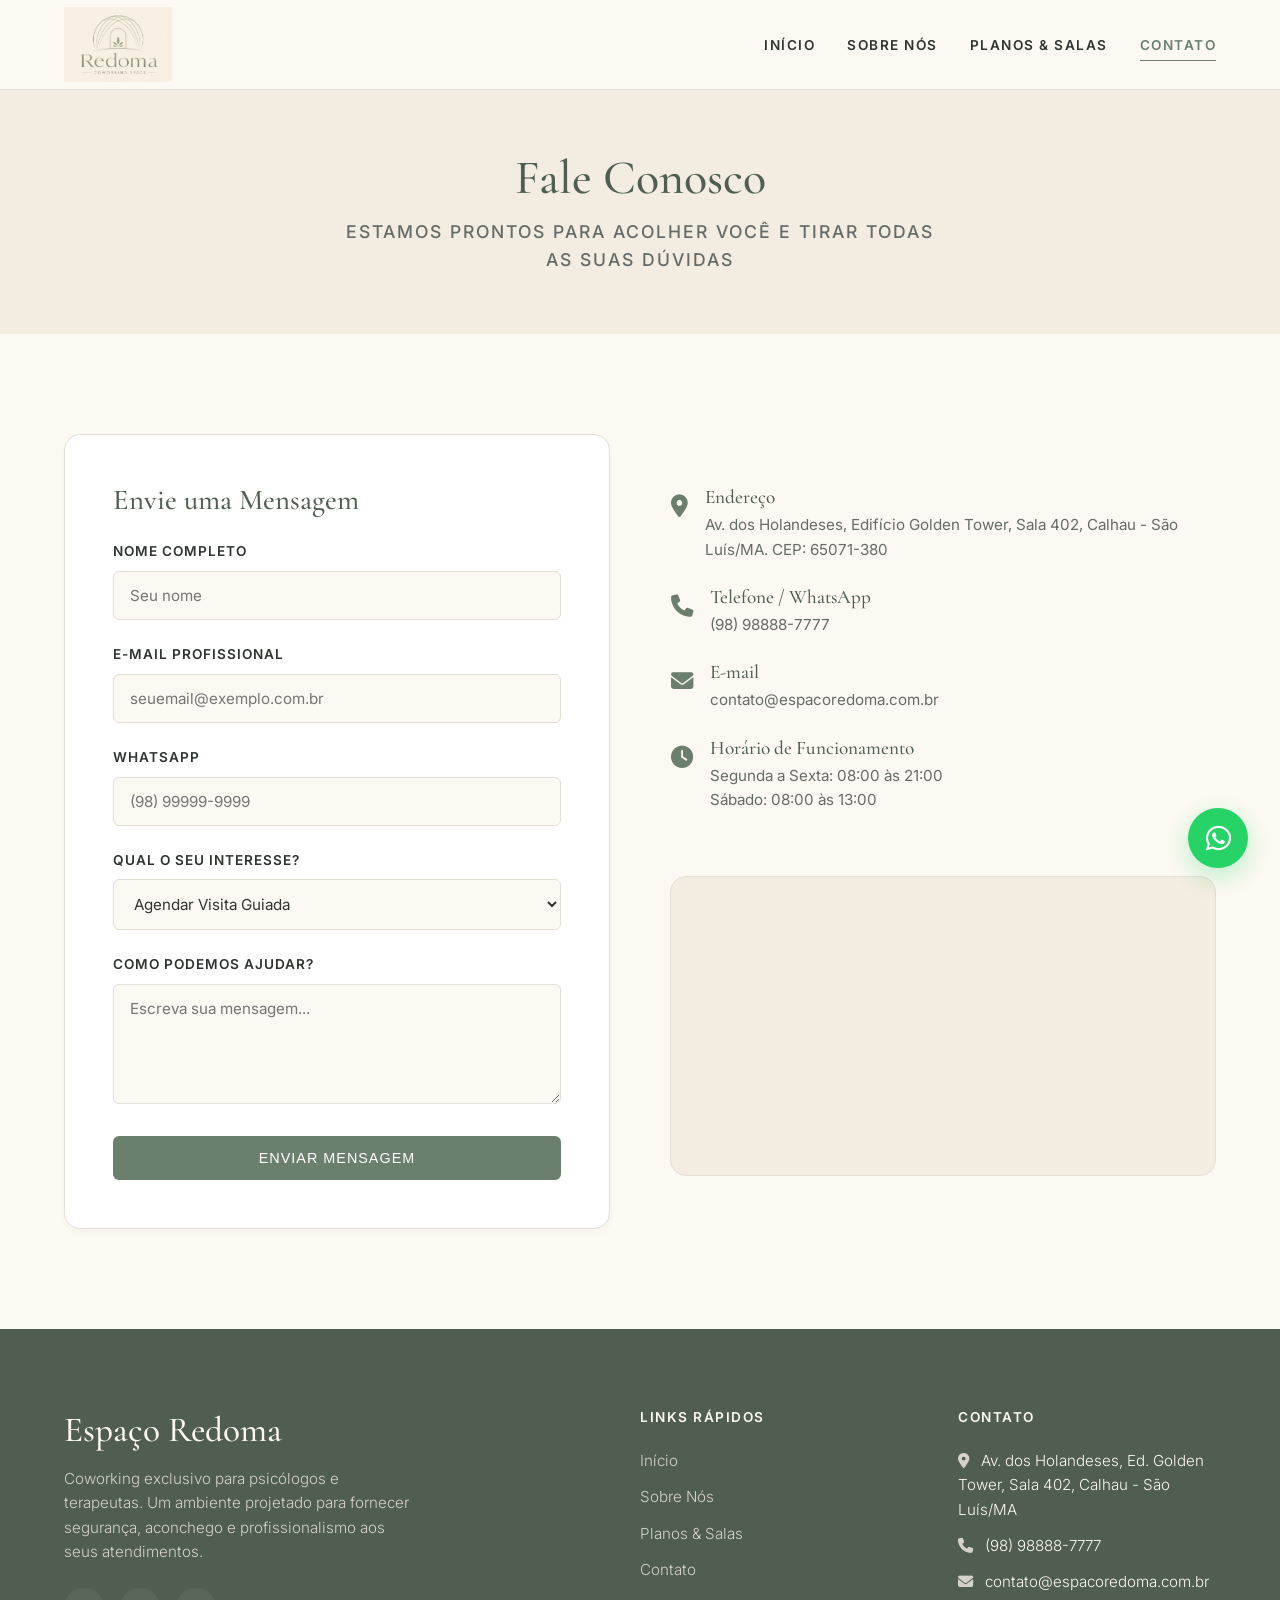
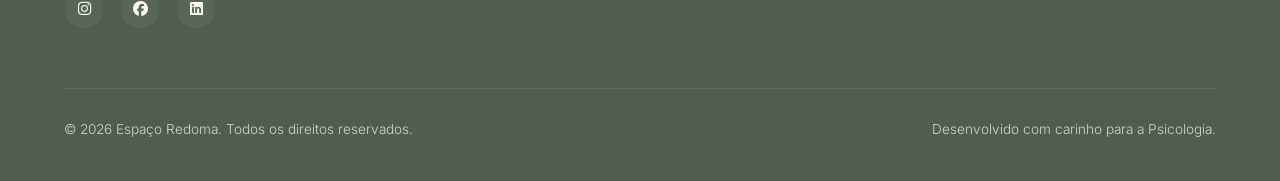
==== site/contatos.html @ 32c5c34e "commit preguiçoso" ====
<!DOCTYPE html>
<html lang="pt-BR">
<head>
    <meta charset="UTF-8">
    <meta name="viewport" content="width=device-width, initial-scale=1.0, viewport-fit=cover">
    <title>Contato | Espaço Redoma - Coworking de Psicologia</title>
    <meta name="description" content="Entre em contato com o Espaço Redoma. Agende uma visita ou faça sua reserva de sala no Ed. Golden Tower, Calhau, São Luís.">
    <meta name="robots" content="index, follow">
    <link rel="canonical" href="contatos.html">
    
    <!-- Custom Style Sheet -->
    <link rel="stylesheet" href="style.css">
    
    <!-- FontAwesome for Premium Icons -->
    <link rel="stylesheet" href="https://cdnjs.cloudflare.com/ajax/libs/font-awesome/6.4.0/css/all.min.css">
</head>
<body>

    <!-- Header / Navbar -->
    <header class="header" id="mainHeader">
        <div class="container nav-container">
            <a href="index.html" class="logo-link" id="logoLink">
                <img src="redoma_logo_cropped.jpg" alt="Logo Espaço Redoma" class="logo-img" id="logoImage">
            </a>
            
            <button class="menu-toggle" id="menuToggle" aria-label="Abrir Menu">
                <span></span>
                <span></span>
                <span></span>
            </button>
            
            <nav class="nav-menu" id="navMenu">
                <li class="nav-item"><a href="index.html" id="navHome">Início</a></li>
                <li class="nav-item"><a href="sobre.html" id="navAbout">Sobre Nós</a></li>
                <li class="nav-item"><a href="coworking.html" id="navRooms">Planos & Salas</a></li>
                <li class="nav-item active"><a href="contatos.html" id="navContact">Contato</a></li>
            </nav>
        </div>
    </header>

    <!-- Page Title / Hero Banner -->
    <section class="section section-secondary text-center" style="padding: 60px 0;" id="contactHero">
        <div class="container">
            <h1 style="font-size: 3rem; color: var(--color-primary-dark); margin-bottom: 10px;">Fale Conosco</h1>
            <p class="section-subtitle" style="margin-bottom: 0;">Estamos prontos para acolher você e tirar todas as suas dúvidas</p>
        </div>
    </section>

    <!-- Contact Content Layout -->
    <section class="section" id="contactSection">
        <div class="container">
            <div class="contact-layout">
                
                <!-- Contact Form Card -->
                <div class="contact-form-card" id="contactFormCard">
                    <h3 style="font-size: 1.8rem; color: var(--color-primary-dark); margin-bottom: 24px;">Envie uma Mensagem</h3>
                    <form action="#" method="POST" id="contactForm" onsubmit="event.preventDefault(); alert('Mensagem enviada com sucesso! Em breve entraremos em contato.');">
                        <div class="form-group">
                            <label for="formName" class="form-label">Nome Completo</label>
                            <input type="text" id="formName" class="form-control" required placeholder="Seu nome">
                        </div>
                        
                        <div class="form-group">
                            <label for="formEmail" class="form-label">E-mail Profissional</label>
                            <input type="email" id="formEmail" class="form-control" required placeholder="seuemail@exemplo.com.br">
                        </div>
                        
                        <div class="form-group">
                            <label for="formPhone" class="form-label">WhatsApp</label>
                            <input type="tel" id="formPhone" class="form-control" required placeholder="(98) 99999-9999">
                        </div>
                        
                        <div class="form-group">
                            <label for="formInterest" class="form-label">Qual o seu interesse?</label>
                            <select id="formInterest" class="form-control" style="background-image: none;">
                                <option value="visita">Agendar Visita Guiada</option>
                                <option value="avulso">Hora Avulsa (R$ 50/h)</option>
                                <option value="plano4h">Pacote 4h Avulsas (R$ 47/h)</option>
                                <option value="plano12h">Pacote 12h Avulsas (R$ 45/h)</option>
                                <option value="turno_avulso">1 Turno Avulso (R$ 45/h)</option>
                                <option value="turno_fixo">1 Turno Fixo (R$ 40/h)</option>
                                <option value="dois_turnos_fixos">2 Turnos Fixos (R$ 35/h)</option>
                                <option value="outros">Outras Dúvidas</option>
                            </select>
                        </div>
                        
                        <div class="form-group">
                            <label for="formMessage" class="form-label">Como podemos ajudar?</label>
                            <textarea id="formMessage" class="form-control" placeholder="Escreva sua mensagem..."></textarea>
                        </div>
                        
                        <button type="submit" class="btn btn-primary" style="width: 100%;" id="formSubmitBtn">Enviar Mensagem</button>
                    </form>
                </div>
                
                <!-- Contact Info Panel -->
                <div class="contact-info-panel" id="contactInfoPanel">
                    <ul class="contact-details">
                        <!-- Detail 1 -->
                        <li>
                            <div class="contact-details-icon"><i class="fa-solid fa-location-dot"></i></div>
                            <div class="contact-details-text">
                                <h4>Endereço</h4>
                                <p>Av. dos Holandeses, Edifício Golden Tower, Sala 402, Calhau - São Luís/MA. CEP: 65071-380</p>
                            </div>
                        </li>
                        <!-- Detail 2 -->
                        <li>
                            <div class="contact-details-icon"><i class="fa-solid fa-phone"></i></div>
                            <div class="contact-details-text">
                                <h4>Telefone / WhatsApp</h4>
                                <p>(98) 98888-7777</p>
                            </div>
                        </li>
                        <!-- Detail 3 -->
                        <li>
                            <div class="contact-details-icon"><i class="fa-solid fa-envelope"></i></div>
                            <div class="contact-details-text">
                                <h4>E-mail</h4>
                                <p>contato@espacoredoma.com.br</p>
                            </div>
                        </li>
                        <!-- Detail 4 -->
                        <li>
                            <div class="contact-details-icon"><i class="fa-solid fa-clock"></i></div>
                            <div class="contact-details-text">
                                <h4>Horário de Funcionamento</h4>
                                <p>Segunda a Sexta: 08:00 às 21:00<br>Sábado: 08:00 às 13:00</p>
                            </div>
                        </li>
                    </ul>
                    
                    <!-- Real Google Map Embed -->
                    <div class="map-placeholder" id="mapCard">
                        <iframe src="https://www.google.com/maps/embed?pb=!1m18!1m12!1m3!1d3986.067340050186!2d-44.290264!3d-2.479532!2m3!1f0!2f0!3f0!3m2!1i1024!2i768!4f13.1!3m3!1m2!1s0x7f692b1574a4cf9%3A0xe54ef9efb5f47000!2sEdif%C3%ADcio%20Golden%20Tower!5e0!3m2!1spt-BR!2sbr!4v1700000000000!5m2!1spt-BR!2sbr" class="map-embed" allowfullscreen="" loading="lazy"></iframe>
                    </div>
                </div>
                
            </div>
        </div>
    </section>

    <!-- Footer -->
    <footer class="footer" id="mainFooter">
        <div class="container">
            <div class="footer-grid">
                <div class="footer-brand" id="footerBrand">
                    <h3>Espaço Redoma</h3>
                    <p>Coworking exclusivo para psicólogos e terapeutas. Um ambiente projetado para fornecer segurança, aconchego e profissionalismo aos seus atendimentos.</p>
                    <div class="footer-socials" id="footerSocials">
                        <a href="https://www.instagram.com/espaco.redoma/" class="footer-social-link" target="_blank" aria-label="Instagram"><i class="fa-brands fa-instagram"></i></a>
                        <a href="https://www.facebook.com/espaco.redoma/" class="footer-social-link" target="_blank" aria-label="Facebook"><i class="fa-brands fa-facebook"></i></a>
                        <a href="#" class="footer-social-link" aria-label="LinkedIn"><i class="fa-brands fa-linkedin"></i></a>
                    </div>
                </div>
                <div class="footer-nav" id="footerNav">
                    <h4>Links Rápidos</h4>
                    <ul class="footer-links">
                        <li><a href="index.html">Início</a></li>
                        <li><a href="sobre.html">Sobre Nós</a></li>
                        <li><a href="coworking.html">Planos & Salas</a></li>
                        <li><a href="contatos.html">Contato</a></li>
                    </ul>
                </div>
                <div class="footer-contact" id="footerContact">
                    <h4>Contato</h4>
                    <ul class="footer-links" style="font-weight: 300;">
                        <li><i class="fa-solid fa-location-dot" style="margin-right: 8px; color: var(--color-secondary-light);"></i> Av. dos Holandeses, Ed. Golden Tower, Sala 402, Calhau - São Luís/MA</li>
                        <li><i class="fa-solid fa-phone" style="margin-right: 8px; color: var(--color-secondary-light);"></i> (98) 98888-7777</li>
                        <li><i class="fa-solid fa-envelope" style="margin-right: 8px; color: var(--color-secondary-light);"></i> contato@espacoredoma.com.br</li>
                    </ul>
                </div>
            </div>
            <div class="footer-bottom" id="footerBottom">
                <p>&copy; 2026 Espaço Redoma. Todos os direitos reservados.</p>
                <p>Desenvolvido com carinho para a Psicologia.</p>
            </div>
        </div>
    </footer>

    <!-- WhatsApp Floating Button -->
    <a href="https://wa.me/5598988887777?text=Olá,%20gostaria%20de%20saber%20mais%20sobre%20as%20salas%20do%20Espaço%20Redoma!" class="whatsapp-float" target="_blank" id="whatsappFloat" aria-label="Fale conosco no WhatsApp">
        <i class="fa-brands fa-whatsapp"></i>
    </a>

    <!-- JavaScript for Mobile Menu & Header Scroll & URL Parameter Handler -->
    <script>
        const menuToggle = document.getElementById('menuToggle');
        const navMenu = document.getElementById('navMenu');
        const header = document.getElementById('mainHeader');

        // Toggle mobile menu
        menuToggle.addEventListener('click', () => {
            navMenu.classList.toggle('active');
            menuToggle.classList.toggle('open');
            // Toggle hamburger icon animation
            const spans = menuToggle.getElementsByTagName('span');
            if(navMenu.classList.contains('active')) {
                spans[0].style.transform = 'rotate(45deg) translate(5px, 5px)';
                spans[1].style.opacity = '0';
                spans[2].style.transform = 'rotate(-45deg) translate(6px, -6px)';
            } else {
                spans[0].style.transform = 'none';
                spans[1].style.opacity = '1';
                spans[2].style.transform = 'none';
            }
        });

        // Header scroll behavior
        window.addEventListener('scroll', () => {
            if (window.scrollY > 50) {
                header.classList.add('scrolled');
            } else {
                header.classList.remove('scrolled');
            }
        });

        // Handle URL parameters to pre-select plans
        window.addEventListener('DOMContentLoaded', () => {
            const urlParams = new URLSearchParams(window.location.search);
            const planParam = urlParams.get('plan');
            if (planParam) {
                const selectElement = document.getElementById('formInterest');
                if (selectElement) {
                    selectElement.value = planParam;
                }
            }
        });
    </script>
</body>
</html>
---- site/style.css ----
/* ==========================================================================
   Espaço Redoma - Design System & Custom Stylesheet
   ========================================================================== */

@import url('https://fonts.googleapis.com/css2?family=Cormorant+Garamond:ital,wght@0,300;0,400;0,500;0,600;0,700;1,400&family=Inter:wght@300;400;500;600;700&display=swap');

/* Design Tokens (CSS Variables) */
:root {
    /* Color Palette */
    --bg-main: #FCF9F2;
    --bg-secondary: #F3ECE0;
    --bg-card: #FFFFFF;
    --color-primary: #6B7F6D;
    --color-primary-dark: #4F5E51;
    --color-primary-light: #8E9F90;
    --color-secondary: #B0ADA4;
    --color-secondary-light: #D5D2C9;
    --text-primary: #2F3430;
    --text-secondary: #656B66;
    --text-light: #FFFFFF;
    --border-color: #E2DFD6;
    --accent-glow: rgba(107, 127, 109, 0.15);
    
    /* Typography */
    --font-title: 'Cormorant Garamond', Georgia, serif;
    --font-body: 'Inter', -apple-system, sans-serif;
    
    /* Transitions & Shadows */
    --transition-smooth: all 0.4s cubic-bezier(0.25, 1, 0.5, 1);
    --shadow-sm: 0 4px 6px rgba(47, 52, 48, 0.03);
    --shadow-md: 0 12px 24px rgba(47, 52, 48, 0.06);
    --shadow-lg: 0 24px 48px rgba(47, 52, 48, 0.1);
    
    /* Layout */
    --border-radius-sm: 6px;
    --border-radius-md: 16px;
    --border-radius-lg: 32px;
    --container-width: 1200px;
    --header-height: 90px;
}

/* Global Reset & Base Styles */
* {
    box-sizing: border-box;
    margin: 0;
    padding: 0;
}

html {
    scroll-behavior: smooth;
}

body {
    font-family: var(--font-body);
    background-color: var(--bg-main);
    color: var(--text-primary);
    line-height: 1.6;
    font-size: 16px;
    -webkit-font-smoothing: antialiased;
}

a {
    color: inherit;
    text-decoration: none;
    transition: var(--transition-smooth);
}

img {
    max-width: 100%;
    height: auto;
    display: block;
}

h1, h2, h3, h4, h5, h6 {
    font-family: var(--font-title);
    font-weight: 500;
    line-height: 1.2;
}

/* Base Layout Classes */
.container {
    max-width: var(--container-width);
    margin: 0 auto;
    padding: 0 24px;
}

.section {
    padding: 100px 0;
}

.section-secondary {
    background-color: var(--bg-secondary);
}

.text-center {
    text-align: center;
}

.section-title {
    font-size: 2.8rem;
    color: var(--color-primary-dark);
    margin-bottom: 16px;
    position: relative;
}

.section-subtitle {
    font-family: var(--font-body);
    font-size: 1.1rem;
    color: var(--text-secondary);
    max-width: 600px;
    margin: 0 auto 60px auto;
    text-transform: uppercase;
    letter-spacing: 2px;
    font-weight: 500;
}

/* Buttons & Interactive Elements */
.btn {
    display: inline-flex;
    align-items: center;
    justify-content: center;
    padding: 14px 28px;
    border-radius: var(--border-radius-sm);
    font-size: 0.9rem;
    font-weight: 500;
    letter-spacing: 1px;
    text-transform: uppercase;
    cursor: pointer;
    transition: var(--transition-smooth);
    border: none;
}

.btn-primary {
    background-color: var(--color-primary);
    color: var(--text-light);
}

.btn-primary:hover {
    background-color: var(--color-primary-dark);
    transform: translateY(-2px);
    box-shadow: 0 8px 20px var(--accent-glow);
}

.btn-outline {
    background-color: transparent;
    border: 1px solid var(--color-primary);
    color: var(--color-primary);
}

.btn-outline:hover {
    background-color: var(--color-primary);
    color: var(--text-light);
    transform: translateY(-2px);
}

/* Header & Navigation */
.header {
    height: var(--header-height);
    background-color: var(--bg-main);
    border-bottom: 1px solid var(--border-color);
    position: sticky;
    top: 0;
    z-index: 1000;
    display: flex;
    align-items: center;
    transition: var(--transition-smooth);
}

.header.scrolled {
    box-shadow: var(--shadow-sm);
    height: 80px;
}

.nav-container {
    display: flex;
    align-items: center;
    justify-content: space-between;
    width: 100%;
}

.logo-link {
    display: flex;
    align-items: center;
    height: 100%;
}

.logo-img {
    height: 75px;
    width: auto;
    object-fit: contain;
    mix-blend-mode: multiply; /* Blends the logo background seamlessly */
}

.nav-menu {
    display: flex;
    align-items: center;
    list-style: none;
    gap: 32px;
}

.nav-item a {
    font-size: 0.85rem;
    font-weight: 600;
    letter-spacing: 1.5px;
    text-transform: uppercase;
    color: var(--text-primary);
    position: relative;
    padding: 8px 0;
}

.nav-item a::after {
    content: '';
    position: absolute;
    bottom: 0;
    left: 0;
    width: 0;
    height: 1px;
    background-color: var(--color-primary);
    transition: var(--transition-smooth);
}

.nav-item a:hover::after,
.nav-item.active a::after {
    width: 100%;
}

.nav-item.active a {
    color: var(--color-primary);
}

/* Burger menu icon (for mobile) */
.menu-toggle {
    display: none;
    flex-direction: column;
    gap: 6px;
    cursor: pointer;
    background: none;
    border: none;
    padding: 4px;
}

.menu-toggle span {
    width: 25px;
    height: 2px;
    background-color: var(--text-primary);
    transition: var(--transition-smooth);
}

/* Hero Section */
.hero {
    height: calc(85vh - var(--header-height));
    min-height: 500px;
    background-color: var(--bg-secondary);
    display: flex;
    align-items: center;
    position: relative;
    overflow: hidden;
}

.hero-content {
    max-width: 650px;
    z-index: 10;
    position: relative;
}

.hero-title {
    font-size: 4rem;
    color: var(--color-primary-dark);
    margin-bottom: 24px;
    line-height: 1.1;
    font-weight: 300;
}

.hero-title span {
    font-weight: 600;
}

.hero-description {
    font-size: 1.25rem;
    color: var(--text-secondary);
    margin-bottom: 40px;
    line-height: 1.7;
}

.hero-buttons {
    display: flex;
    gap: 16px;
}

.hero-bg-emblem {
    position: absolute;
    right: -100px;
    top: 50%;
    transform: translateY(-50%);
    width: 600px;
    height: 600px;
    opacity: 0.08;
    pointer-events: none;
    background-image: url('redoma_logo_cropped.jpg');
    background-size: contain;
    background-repeat: no-repeat;
    background-position: center;
    mix-blend-mode: multiply;
}

/* Feature Columns */
.features-grid {
    display: grid;
    grid-template-columns: repeat(3, 1fr);
    gap: 40px;
}

.feature-card {
    background-color: var(--bg-card);
    padding: 48px 32px;
    border-radius: var(--border-radius-md);
    box-shadow: var(--shadow-sm);
    transition: var(--transition-smooth);
    border: 1px solid var(--border-color);
}

.feature-card:hover {
    transform: translateY(-8px);
    box-shadow: var(--shadow-md);
    border-color: var(--color-primary-light);
}

.feature-icon {
    font-size: 2.5rem;
    color: var(--color-primary);
    margin-bottom: 24px;
}

.feature-title {
    font-size: 1.8rem;
    color: var(--color-primary-dark);
    margin-bottom: 16px;
}

.feature-desc {
    color: var(--text-secondary);
    font-size: 0.95rem;
}

/* Gallery & Cards (Rooms) */
.gallery-grid {
    display: grid;
    grid-template-columns: repeat(3, 1fr);
    gap: 30px;
}

.room-card {
    background-color: var(--bg-card);
    border-radius: var(--border-radius-md);
    overflow: hidden;
    box-shadow: var(--shadow-sm);
    border: 1px solid var(--border-color);
    transition: var(--transition-smooth);
}

.room-card:hover {
    transform: translateY(-6px);
    box-shadow: var(--shadow-md);
}

.room-img-wrapper {
    height: 250px;
    overflow: hidden;
    position: relative;
}

.room-img {
    width: 100%;
    height: 100%;
    object-fit: cover;
    transition: var(--transition-smooth);
}

.room-card:hover .room-img {
    transform: scale(1.05);
}

.room-tag {
    position: absolute;
    top: 16px;
    left: 16px;
    background-color: var(--color-primary);
    color: var(--text-light);
    padding: 6px 12px;
    font-size: 0.75rem;
    font-weight: 600;
    text-transform: uppercase;
    letter-spacing: 1px;
    border-radius: 4px;
}

.room-info {
    padding: 24px;
}

.room-title {
    font-size: 1.6rem;
    color: var(--color-primary-dark);
    margin-bottom: 12px;
}

.room-desc {
    color: var(--text-secondary);
    font-size: 0.9rem;
    margin-bottom: 20px;
}

.room-features {
    display: flex;
    flex-wrap: wrap;
    gap: 8px;
    list-style: none;
    font-size: 0.8rem;
    color: var(--text-secondary);
}

.room-features li {
    background-color: var(--bg-main);
    padding: 4px 8px;
    border-radius: 4px;
    border: 1px solid var(--border-color);
}

/* Plans & Rates Grid */
.plans-grid {
    display: grid;
    grid-template-columns: repeat(auto-fit, minmax(280px, 1fr));
    gap: 30px;
    max-width: 1000px;
    margin: 0 auto 50px auto;
}

.plans-group-title {
    font-size: 2rem;
    color: var(--color-primary-dark);
    margin: 60px 0 30px 0;
    text-align: center;
    font-family: var(--font-title);
    font-weight: 500;
    position: relative;
}

.plans-group-title::after {
    content: '';
    display: block;
    width: 60px;
    height: 1px;
    background-color: var(--color-primary);
    margin: 12px auto 0 auto;
}

.plan-card {
    background-color: var(--bg-card);
    border-radius: var(--border-radius-md);
    padding: 40px 24px;
    border: 1px solid var(--border-color);
    box-shadow: var(--shadow-sm);
    display: flex;
    flex-direction: column;
    align-items: center;
    position: relative;
    transition: var(--transition-smooth);
}

.plan-card:hover {
    transform: translateY(-8px);
    box-shadow: var(--shadow-lg);
    border-color: var(--color-primary);
}

.plan-card.popular {
    border: 2px solid var(--color-primary);
    transform: scale(1.03);
}

.plan-card.popular:hover {
    transform: scale(1.03) translateY(-8px);
}

.plan-badge {
    position: absolute;
    top: -12px;
    background-color: var(--color-primary);
    color: var(--text-light);
    padding: 4px 16px;
    font-size: 0.75rem;
    font-weight: 600;
    border-radius: 20px;
    text-transform: uppercase;
    letter-spacing: 1px;
}

.plan-name {
    font-size: 1.6rem;
    color: var(--color-primary-dark);
    margin-bottom: 16px;
}

.plan-price {
    font-family: var(--font-title);
    font-size: 3rem;
    color: var(--text-primary);
    font-weight: 600;
    margin-bottom: 8px;
    display: flex;
    align-items: baseline;
}

.plan-price span {
    font-size: 1rem;
    font-family: var(--font-body);
    font-weight: 400;
    color: var(--text-secondary);
    margin-left: 4px;
}

.plan-period {
    font-size: 0.85rem;
    color: var(--text-secondary);
    margin-bottom: 30px;
}

.plan-features {
    list-style: none;
    text-align: center;
    width: 100%;
    margin-bottom: 30px;
    font-size: 0.9rem;
    color: var(--text-secondary);
}

.plan-features li {
    padding: 8px 0;
    border-bottom: 1px solid var(--bg-main);
}

.plan-features li:last-child {
    border-bottom: none;
}

/* Amenities Icons Grid */
.amenities-grid {
    display: grid;
    grid-template-columns: repeat(4, 1fr);
    gap: 30px;
}

.amenity-item {
    text-align: center;
    padding: 24px;
}

.amenity-icon {
    font-size: 2rem;
    color: var(--color-primary);
    margin-bottom: 16px;
}

.amenity-title {
    font-size: 1.2rem;
    color: var(--color-primary-dark);
    margin-bottom: 8px;
}

.amenity-desc {
    font-size: 0.85rem;
    color: var(--text-secondary);
}

/* Contact Forms & Map Block */
.contact-layout {
    display: grid;
    grid-template-columns: 1fr 1fr;
    gap: 60px;
}

.contact-form-card {
    background-color: var(--bg-card);
    padding: 48px;
    border-radius: var(--border-radius-md);
    box-shadow: var(--shadow-sm);
    border: 1px solid var(--border-color);
}

.form-group {
    margin-bottom: 24px;
}

.form-label {
    display: block;
    font-size: 0.85rem;
    font-weight: 600;
    text-transform: uppercase;
    letter-spacing: 1px;
    color: var(--text-primary);
    margin-bottom: 8px;
}

.form-control {
    width: 100%;
    padding: 14px 16px;
    border: 1px solid var(--border-color);
    background-color: var(--bg-main);
    border-radius: var(--border-radius-sm);
    font-family: var(--font-body);
    font-size: 0.95rem;
    color: var(--text-primary);
    transition: var(--transition-smooth);
}

.form-control:focus {
    outline: none;
    border-color: var(--color-primary);
    background-color: var(--bg-card);
    box-shadow: 0 0 0 3px var(--accent-glow);
}

textarea.form-control {
    resize: vertical;
    min-height: 120px;
}

.contact-info-panel {
    display: flex;
    flex-direction: column;
    justify-content: center;
}

.contact-details {
    list-style: none;
    margin-bottom: 40px;
}

.contact-details li {
    display: flex;
    align-items: flex-start;
    margin-bottom: 24px;
    font-size: 1.05rem;
}

.contact-details-icon {
    font-size: 1.4rem;
    color: var(--color-primary);
    margin-right: 16px;
    width: 24px;
    text-align: center;
    margin-top: 2px;
}

.contact-details-text h4 {
    font-size: 1.2rem;
    color: var(--color-primary-dark);
    margin-bottom: 4px;
}

.contact-details-text p {
    color: var(--text-secondary);
    font-size: 0.95rem;
}

.map-placeholder {
    height: 300px;
    background-color: var(--bg-secondary);
    border-radius: var(--border-radius-md);
    overflow: hidden;
    position: relative;
    border: 1px solid var(--border-color);
}

.map-embed {
    width: 100%;
    height: 100%;
    border: none;
}

/* Footer styling */
.footer {
    background-color: var(--color-primary-dark);
    color: var(--bg-main);
    padding: 80px 0 40px 0;
    font-size: 0.95rem;
}

.footer-grid {
    display: grid;
    grid-template-columns: 2fr 1fr 1fr;
    gap: 60px;
    margin-bottom: 60px;
}

.footer-brand h3 {
    font-size: 2.2rem;
    color: var(--bg-main);
    margin-bottom: 16px;
}

.footer-brand p {
    color: var(--color-secondary-light);
    max-width: 350px;
    font-weight: 300;
}

.footer-nav h4,
.footer-contact h4 {
    font-family: var(--font-body);
    font-size: 0.85rem;
    font-weight: 600;
    text-transform: uppercase;
    letter-spacing: 1.5px;
    color: var(--bg-main);
    margin-bottom: 24px;
}

.footer-links {
    list-style: none;
}

.footer-links li {
    margin-bottom: 12px;
}

.footer-links a {
    color: var(--color-secondary-light);
    font-weight: 300;
}

.footer-links a:hover {
    color: var(--bg-main);
    padding-left: 4px;
}

.footer-socials {
    display: flex;
    gap: 16px;
    margin-top: 24px;
}

.footer-social-link {
    width: 40px;
    height: 40px;
    border-radius: 50%;
    background-color: rgba(255, 255, 255, 0.05);
    display: flex;
    align-items: center;
    justify-content: center;
    color: var(--bg-main);
    transition: var(--transition-smooth);
}

.footer-social-link:hover {
    background-color: var(--color-primary);
    transform: translateY(-3px);
}

.footer-bottom {
    border-top: 1px solid rgba(255, 255, 255, 0.1);
    padding-top: 30px;
    display: flex;
    justify-content: space-between;
    align-items: center;
    color: var(--color-secondary-light);
    font-size: 0.85rem;
    font-weight: 300;
}

/* Floating WhatsApp Button */
.whatsapp-float {
    position: fixed;
    bottom: 32px;
    right: 32px;
    background-color: #25D366;
    color: #FFFFFF;
    width: 60px;
    height: 60px;
    border-radius: 50%;
    display: flex;
    align-items: center;
    justify-content: center;
    font-size: 1.8rem;
    box-shadow: 0 8px 24px rgba(37, 211, 102, 0.3);
    z-index: 999;
    transition: var(--transition-smooth);
}

.whatsapp-float:hover {
    transform: scale(1.1) rotate(5deg);
    box-shadow: 0 12px 30px rgba(37, 211, 102, 0.45);
}

/* Mobile Responsive Adjustments */
@media (max-width: 992px) {
    .hero-title {
        font-size: 3rem;
    }
    .features-grid {
        grid-template-columns: 1fr;
        gap: 30px;
    }
    .gallery-grid {
        grid-template-columns: 1fr 1fr;
    }
    .plans-grid {
        grid-template-columns: 1fr 1fr;
    }
    .amenities-grid {
        grid-template-columns: 1fr 1fr;
    }
    .contact-layout {
        grid-template-columns: 1fr;
        gap: 40px;
    }
    .footer-grid {
        grid-template-columns: 1fr;
        gap: 40px;
    }
}

@media (max-width: 768px) {
    :root {
        --header-height: 80px;
    }
    
    .section {
        padding: 60px 0;
    }
    
    .section-title {
        font-size: 2.2rem;
    }
    
    .menu-toggle {
        display: flex;
    }
    
    .nav-menu {
        position: fixed;
        top: var(--header-height);
        left: -100%;
        width: 100%;
        height: calc(100vh - var(--header-height));
        background-color: var(--bg-main);
        flex-direction: column;
        justify-content: center;
        gap: 40px;
        transition: 0.4s ease-in-out;
        box-shadow: var(--shadow-md);
    }
    
    .nav-menu.active {
        left: 0;
    }
    
    .nav-item a {
        font-size: 1.1rem;
    }
    
    .hero {
        height: auto;
        padding: 80px 0;
        text-align: center;
    }
    
    .hero-content {
        margin: 0 auto;
    }
    
    .hero-buttons {
        justify-content: center;
        flex-direction: column;
    }
    
    .gallery-grid, .plans-grid, .amenities-grid {
        grid-template-columns: 1fr;
    }
    
    .contact-form-card {
        padding: 30px 20px;
    }
    
    .footer-bottom {
        flex-direction: column;
        gap: 15px;
        text-align: center;
    }
}
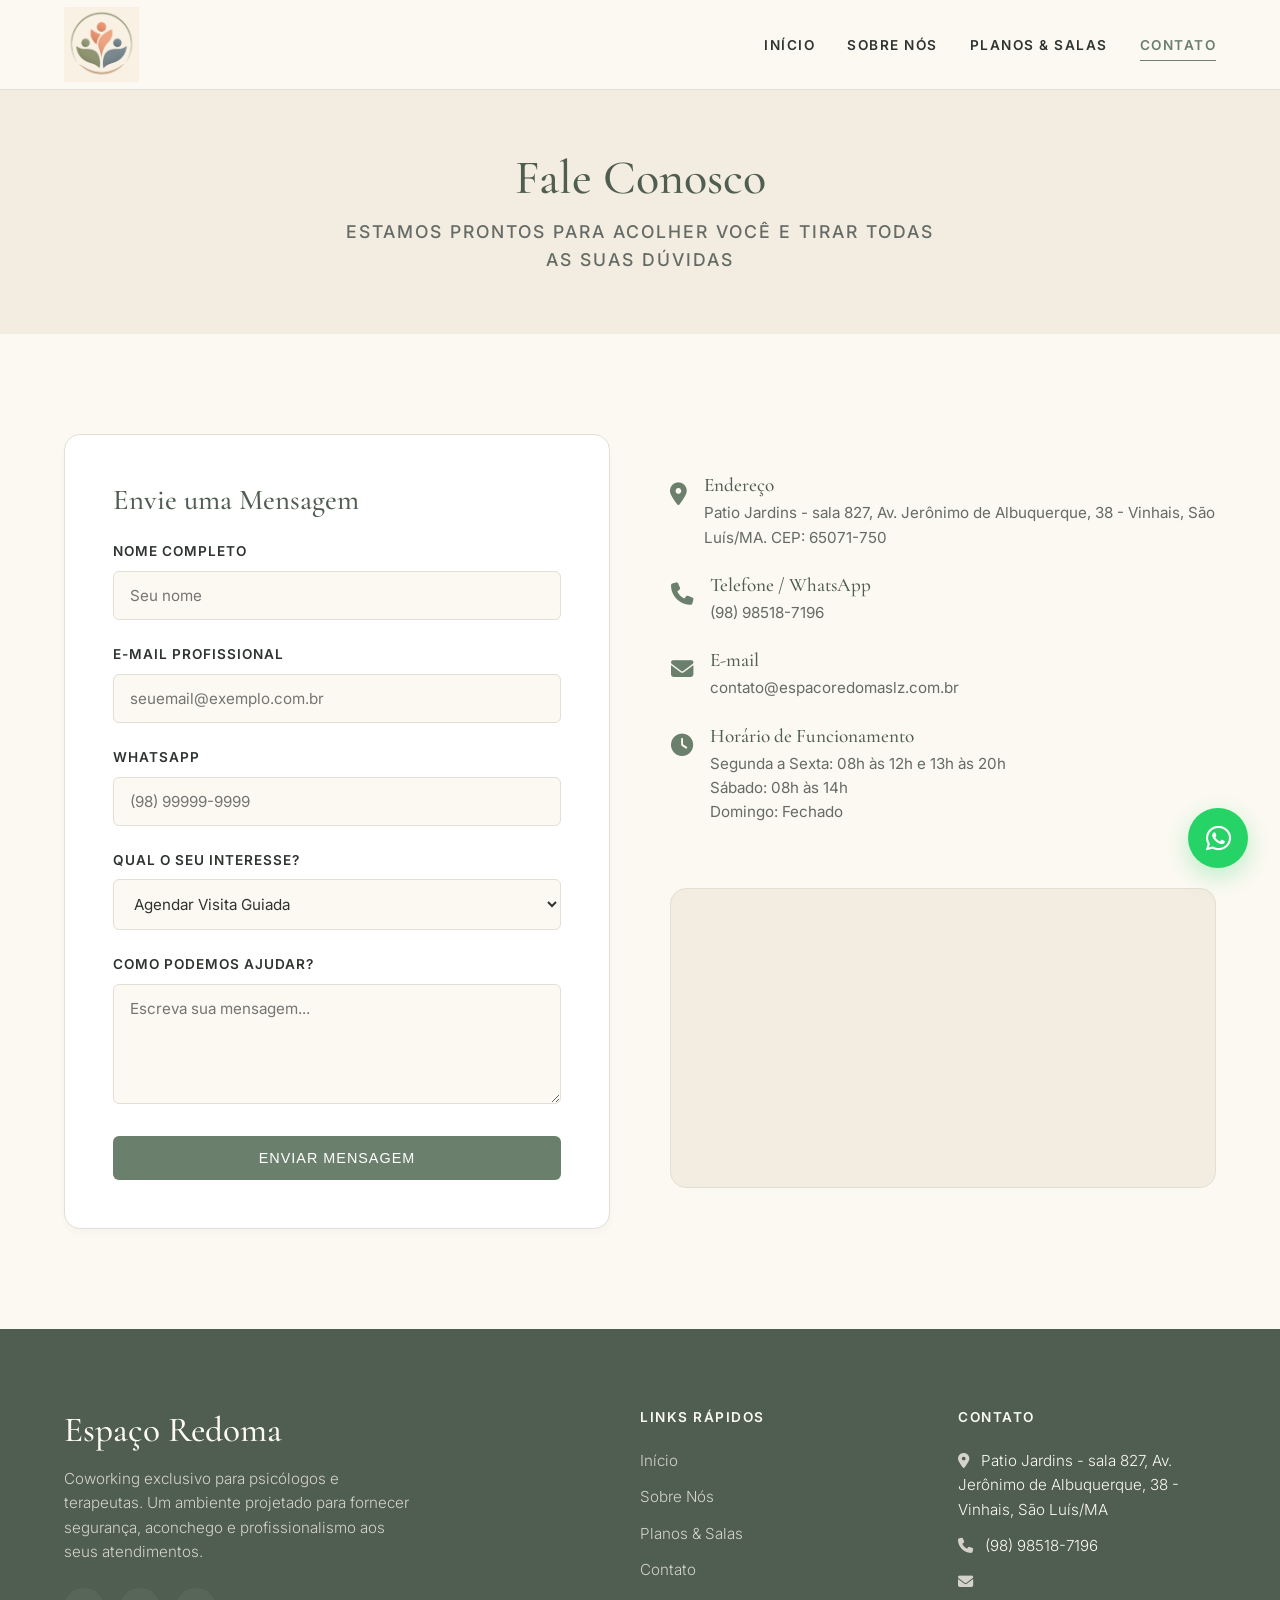
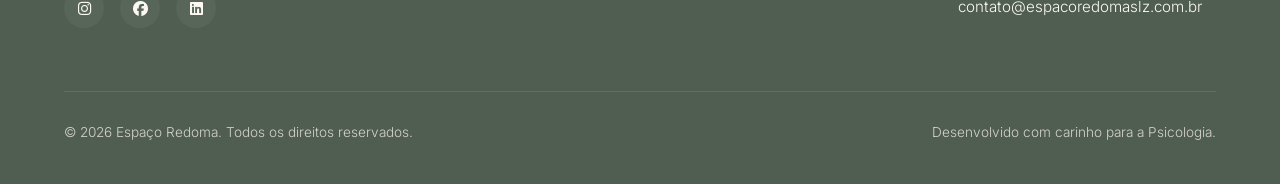
==== commit 2bbd89e9: "atualizacao inicial com informacoes corretas" ====
--- a/site/contatos.html
+++ b/site/contatos.html
@@ -4,7 +4,7 @@
     <meta charset="UTF-8">
     <meta name="viewport" content="width=device-width, initial-scale=1.0, viewport-fit=cover">
     <title>Contato | Espaço Redoma - Coworking de Psicologia</title>
-    <meta name="description" content="Entre em contato com o Espaço Redoma. Agende uma visita ou faça sua reserva de sala no Ed. Golden Tower, Calhau, São Luís.">
+    <meta name="description" content="Entre em contato com o Espaço Redoma. Agende uma visita ou faça sua reserva de sala no Patio Jardins, Vinhais, São Luís.">
     <meta name="robots" content="index, follow">
     <link rel="canonical" href="contatos.html">
     
@@ -16,27 +16,8 @@
 </head>
 <body>
 
-    <!-- Header / Navbar -->
-    <header class="header" id="mainHeader">
-        <div class="container nav-container">
-            <a href="index.html" class="logo-link" id="logoLink">
-                <img src="redoma_logo_cropped.jpg" alt="Logo Espaço Redoma" class="logo-img" id="logoImage">
-            </a>
-            
-            <button class="menu-toggle" id="menuToggle" aria-label="Abrir Menu">
-                <span></span>
-                <span></span>
-                <span></span>
-            </button>
-            
-            <nav class="nav-menu" id="navMenu">
-                <li class="nav-item"><a href="index.html" id="navHome">Início</a></li>
-                <li class="nav-item"><a href="sobre.html" id="navAbout">Sobre Nós</a></li>
-                <li class="nav-item"><a href="coworking.html" id="navRooms">Planos & Salas</a></li>
-                <li class="nav-item active"><a href="contatos.html" id="navContact">Contato</a></li>
-            </nav>
-        </div>
-    </header>
+    <!-- Header / Navbar Placeholder -->
+    <div id="header-placeholder"></div>
 
     <!-- Page Title / Hero Banner -->
     <section class="section section-secondary text-center" style="padding: 60px 0;" id="contactHero">
@@ -75,11 +56,11 @@
                             <select id="formInterest" class="form-control" style="background-image: none;">
                                 <option value="visita">Agendar Visita Guiada</option>
                                 <option value="avulso">Hora Avulsa (R$ 50/h)</option>
-                                <option value="plano4h">Pacote 4h Avulsas (R$ 47/h)</option>
-                                <option value="plano12h">Pacote 12h Avulsas (R$ 45/h)</option>
+                                <option value="plano4h">Pacote 4h (R$ 48/h)</option>
+                                <option value="plano12h">Pacote 12h (R$ 44/h)</option>
+                                <option value="plano20h">Pacote 20h (R$ 40/h)</option>
                                 <option value="turno_avulso">1 Turno Avulso (R$ 45/h)</option>
                                 <option value="turno_fixo">1 Turno Fixo (R$ 40/h)</option>
-                                <option value="dois_turnos_fixos">2 Turnos Fixos (R$ 35/h)</option>
                                 <option value="outros">Outras Dúvidas</option>
                             </select>
                         </div>
@@ -101,7 +82,7 @@
                             <div class="contact-details-icon"><i class="fa-solid fa-location-dot"></i></div>
                             <div class="contact-details-text">
                                 <h4>Endereço</h4>
-                                <p>Av. dos Holandeses, Edifício Golden Tower, Sala 402, Calhau - São Luís/MA. CEP: 65071-380</p>
+                                <p>Patio Jardins - sala 827, Av. Jerônimo de Albuquerque, 38 - Vinhais, São Luís/MA. CEP: 65071-750</p>
                             </div>
                         </li>
                         <!-- Detail 2 -->
@@ -109,7 +90,7 @@
                             <div class="contact-details-icon"><i class="fa-solid fa-phone"></i></div>
                             <div class="contact-details-text">
                                 <h4>Telefone / WhatsApp</h4>
-                                <p>(98) 98888-7777</p>
+                                <p>(98) 98518-7196</p>
                             </div>
                         </li>
                         <!-- Detail 3 -->
@@ -117,7 +98,7 @@
                             <div class="contact-details-icon"><i class="fa-solid fa-envelope"></i></div>
                             <div class="contact-details-text">
                                 <h4>E-mail</h4>
-                                <p>contato@espacoredoma.com.br</p>
+                                <p>contato@espacoredomaslz.com.br</p>
                             </div>
                         </li>
                         <!-- Detail 4 -->
@@ -125,14 +106,14 @@
                             <div class="contact-details-icon"><i class="fa-solid fa-clock"></i></div>
                             <div class="contact-details-text">
                                 <h4>Horário de Funcionamento</h4>
-                                <p>Segunda a Sexta: 08:00 às 21:00<br>Sábado: 08:00 às 13:00</p>
+                                <p>Segunda a Sexta: 08h às 12h e 13h às 20h<br>Sábado: 08h às 14h<br>Domingo: Fechado</p>
                             </div>
                         </li>
                     </ul>
                     
                     <!-- Real Google Map Embed -->
                     <div class="map-placeholder" id="mapCard">
-                        <iframe src="https://www.google.com/maps/embed?pb=!1m18!1m12!1m3!1d3986.067340050186!2d-44.290264!3d-2.479532!2m3!1f0!2f0!3f0!3m2!1i1024!2i768!4f13.1!3m3!1m2!1s0x7f692b1574a4cf9%3A0xe54ef9efb5f47000!2sEdif%C3%ADcio%20Golden%20Tower!5e0!3m2!1spt-BR!2sbr!4v1700000000000!5m2!1spt-BR!2sbr" class="map-embed" allowfullscreen="" loading="lazy"></iframe>
+                        <iframe src="https://www.google.com/maps/embed?pb=!1m18!1m12!1m3!1d3986.2!2d-44.2688!3d-2.5091!2m3!1f0!2f0!3f0!3m2!1i1024!2i768!4f13.1!3m3!1m2!1s0x7f692c2a0a0a0a1%3A0x1234567890abcdef!2sPatio%20Jardins!5e0!3m2!1spt-BR!2sbr!4v1700000000000!5m2!1spt-BR!2sbr" class="map-embed" allowfullscreen="" loading="lazy"></iframe>
                     </div>
                 </div>
                 
@@ -140,81 +121,17 @@
         </div>
     </section>
 
-    <!-- Footer -->
-    <footer class="footer" id="mainFooter">
-        <div class="container">
-            <div class="footer-grid">
-                <div class="footer-brand" id="footerBrand">
-                    <h3>Espaço Redoma</h3>
-                    <p>Coworking exclusivo para psicólogos e terapeutas. Um ambiente projetado para fornecer segurança, aconchego e profissionalismo aos seus atendimentos.</p>
-                    <div class="footer-socials" id="footerSocials">
-                        <a href="https://www.instagram.com/espaco.redoma/" class="footer-social-link" target="_blank" aria-label="Instagram"><i class="fa-brands fa-instagram"></i></a>
-                        <a href="https://www.facebook.com/espaco.redoma/" class="footer-social-link" target="_blank" aria-label="Facebook"><i class="fa-brands fa-facebook"></i></a>
-                        <a href="#" class="footer-social-link" aria-label="LinkedIn"><i class="fa-brands fa-linkedin"></i></a>
-                    </div>
-                </div>
-                <div class="footer-nav" id="footerNav">
-                    <h4>Links Rápidos</h4>
-                    <ul class="footer-links">
-                        <li><a href="index.html">Início</a></li>
-                        <li><a href="sobre.html">Sobre Nós</a></li>
-                        <li><a href="coworking.html">Planos & Salas</a></li>
-                        <li><a href="contatos.html">Contato</a></li>
-                    </ul>
-                </div>
-                <div class="footer-contact" id="footerContact">
-                    <h4>Contato</h4>
-                    <ul class="footer-links" style="font-weight: 300;">
-                        <li><i class="fa-solid fa-location-dot" style="margin-right: 8px; color: var(--color-secondary-light);"></i> Av. dos Holandeses, Ed. Golden Tower, Sala 402, Calhau - São Luís/MA</li>
-                        <li><i class="fa-solid fa-phone" style="margin-right: 8px; color: var(--color-secondary-light);"></i> (98) 98888-7777</li>
-                        <li><i class="fa-solid fa-envelope" style="margin-right: 8px; color: var(--color-secondary-light);"></i> contato@espacoredoma.com.br</li>
-                    </ul>
-                </div>
-            </div>
-            <div class="footer-bottom" id="footerBottom">
-                <p>&copy; 2026 Espaço Redoma. Todos os direitos reservados.</p>
-                <p>Desenvolvido com carinho para a Psicologia.</p>
-            </div>
-        </div>
-    </footer>
+    <!-- Footer Placeholder -->
+    <div id="footer-placeholder"></div>
 
-    <!-- WhatsApp Floating Button -->
-    <a href="https://wa.me/5598988887777?text=Olá,%20gostaria%20de%20saber%20mais%20sobre%20as%20salas%20do%20Espaço%20Redoma!" class="whatsapp-float" target="_blank" id="whatsappFloat" aria-label="Fale conosco no WhatsApp">
-        <i class="fa-brands fa-whatsapp"></i>
-    </a>
+    <!-- WhatsApp Floating Button Placeholder -->
+    <div id="whatsapp-placeholder"></div>
 
-    <!-- JavaScript for Mobile Menu & Header Scroll & URL Parameter Handler -->
+    <!-- Modular Components Helper Script -->
+    <script src="components.js"></script>
+
+    <!-- Page Specific Script -->
     <script>
-        const menuToggle = document.getElementById('menuToggle');
-        const navMenu = document.getElementById('navMenu');
-        const header = document.getElementById('mainHeader');
-
-        // Toggle mobile menu
-        menuToggle.addEventListener('click', () => {
-            navMenu.classList.toggle('active');
-            menuToggle.classList.toggle('open');
-            // Toggle hamburger icon animation
-            const spans = menuToggle.getElementsByTagName('span');
-            if(navMenu.classList.contains('active')) {
-                spans[0].style.transform = 'rotate(45deg) translate(5px, 5px)';
-                spans[1].style.opacity = '0';
-                spans[2].style.transform = 'rotate(-45deg) translate(6px, -6px)';
-            } else {
-                spans[0].style.transform = 'none';
-                spans[1].style.opacity = '1';
-                spans[2].style.transform = 'none';
-            }
-        });
-
-        // Header scroll behavior
-        window.addEventListener('scroll', () => {
-            if (window.scrollY > 50) {
-                header.classList.add('scrolled');
-            } else {
-                header.classList.remove('scrolled');
-            }
-        });
-
         // Handle URL parameters to pre-select plans
         window.addEventListener('DOMContentLoaded', () => {
             const urlParams = new URLSearchParams(window.location.search);
--- a/site/style.css
+++ b/site/style.css
@@ -20,17 +20,17 @@
     --text-light: #FFFFFF;
     --border-color: #E2DFD6;
     --accent-glow: rgba(107, 127, 109, 0.15);
-    
+
     /* Typography */
     --font-title: 'Cormorant Garamond', Georgia, serif;
     --font-body: 'Inter', -apple-system, sans-serif;
-    
+
     /* Transitions & Shadows */
     --transition-smooth: all 0.4s cubic-bezier(0.25, 1, 0.5, 1);
     --shadow-sm: 0 4px 6px rgba(47, 52, 48, 0.03);
     --shadow-md: 0 12px 24px rgba(47, 52, 48, 0.06);
     --shadow-lg: 0 24px 48px rgba(47, 52, 48, 0.1);
-    
+
     /* Layout */
     --border-radius-sm: 6px;
     --border-radius-md: 16px;
@@ -71,7 +71,12 @@
     display: block;
 }
 
-h1, h2, h3, h4, h5, h6 {
+h1,
+h2,
+h3,
+h4,
+h5,
+h6 {
     font-family: var(--font-title);
     font-weight: 500;
     line-height: 1.2;
@@ -188,7 +193,8 @@
     height: 75px;
     width: auto;
     object-fit: contain;
-    mix-blend-mode: multiply; /* Blends the logo background seamlessly */
+    mix-blend-mode: multiply;
+    /* Blends the logo background seamlessly */
 }
 
 .nav-menu {
@@ -342,11 +348,12 @@
     font-size: 0.95rem;
 }
 
-/* Gallery & Cards (Rooms) */
 .gallery-grid {
     display: grid;
-    grid-template-columns: repeat(3, 1fr);
+    grid-template-columns: repeat(2, 1fr);
     gap: 30px;
+    max-width: 900px;
+    margin: 0 auto;
 }
 
 .room-card {
@@ -356,6 +363,9 @@
     box-shadow: var(--shadow-sm);
     border: 1px solid var(--border-color);
     transition: var(--transition-smooth);
+    max-width: 450px;
+    margin: 0 auto;
+    width: 100%;
 }
 
 .room-card:hover {
@@ -797,23 +807,29 @@
     .hero-title {
         font-size: 3rem;
     }
+
     .features-grid {
         grid-template-columns: 1fr;
         gap: 30px;
     }
+
     .gallery-grid {
         grid-template-columns: 1fr 1fr;
     }
+
     .plans-grid {
         grid-template-columns: 1fr 1fr;
     }
+
     .amenities-grid {
         grid-template-columns: 1fr 1fr;
     }
+
     .contact-layout {
         grid-template-columns: 1fr;
         gap: 40px;
     }
+
     .footer-grid {
         grid-template-columns: 1fr;
         gap: 40px;
@@ -824,19 +840,19 @@
     :root {
         --header-height: 80px;
     }
-    
+
     .section {
         padding: 60px 0;
     }
-    
+
     .section-title {
         font-size: 2.2rem;
     }
-    
+
     .menu-toggle {
         display: flex;
     }
-    
+
     .nav-menu {
         position: fixed;
         top: var(--header-height);
@@ -850,41 +866,43 @@
         transition: 0.4s ease-in-out;
         box-shadow: var(--shadow-md);
     }
-    
+
     .nav-menu.active {
         left: 0;
     }
-    
+
     .nav-item a {
         font-size: 1.1rem;
     }
-    
+
     .hero {
         height: auto;
         padding: 80px 0;
         text-align: center;
     }
-    
+
     .hero-content {
         margin: 0 auto;
     }
-    
+
     .hero-buttons {
         justify-content: center;
         flex-direction: column;
     }
-    
-    .gallery-grid, .plans-grid, .amenities-grid {
+
+    .gallery-grid,
+    .plans-grid,
+    .amenities-grid {
         grid-template-columns: 1fr;
     }
-    
+
     .contact-form-card {
         padding: 30px 20px;
     }
-    
+
     .footer-bottom {
         flex-direction: column;
         gap: 15px;
         text-align: center;
     }
-}
+}
